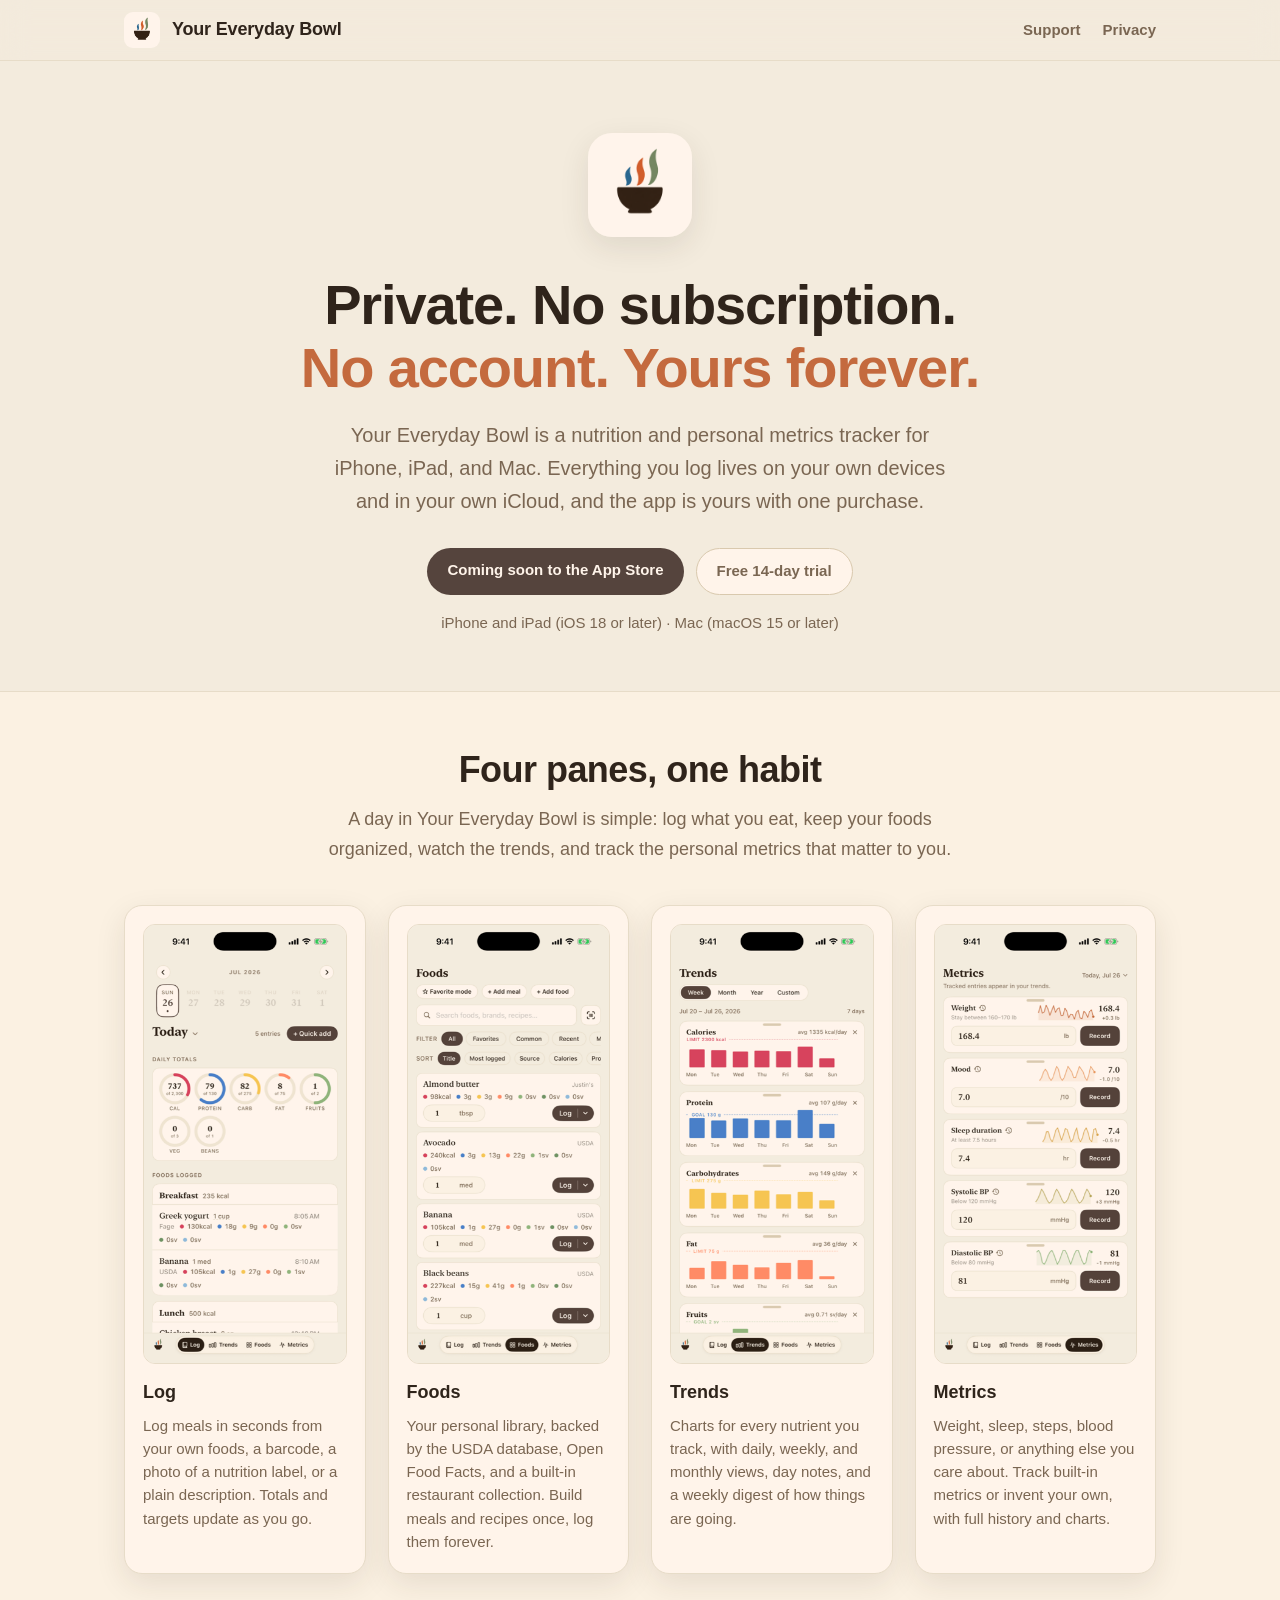
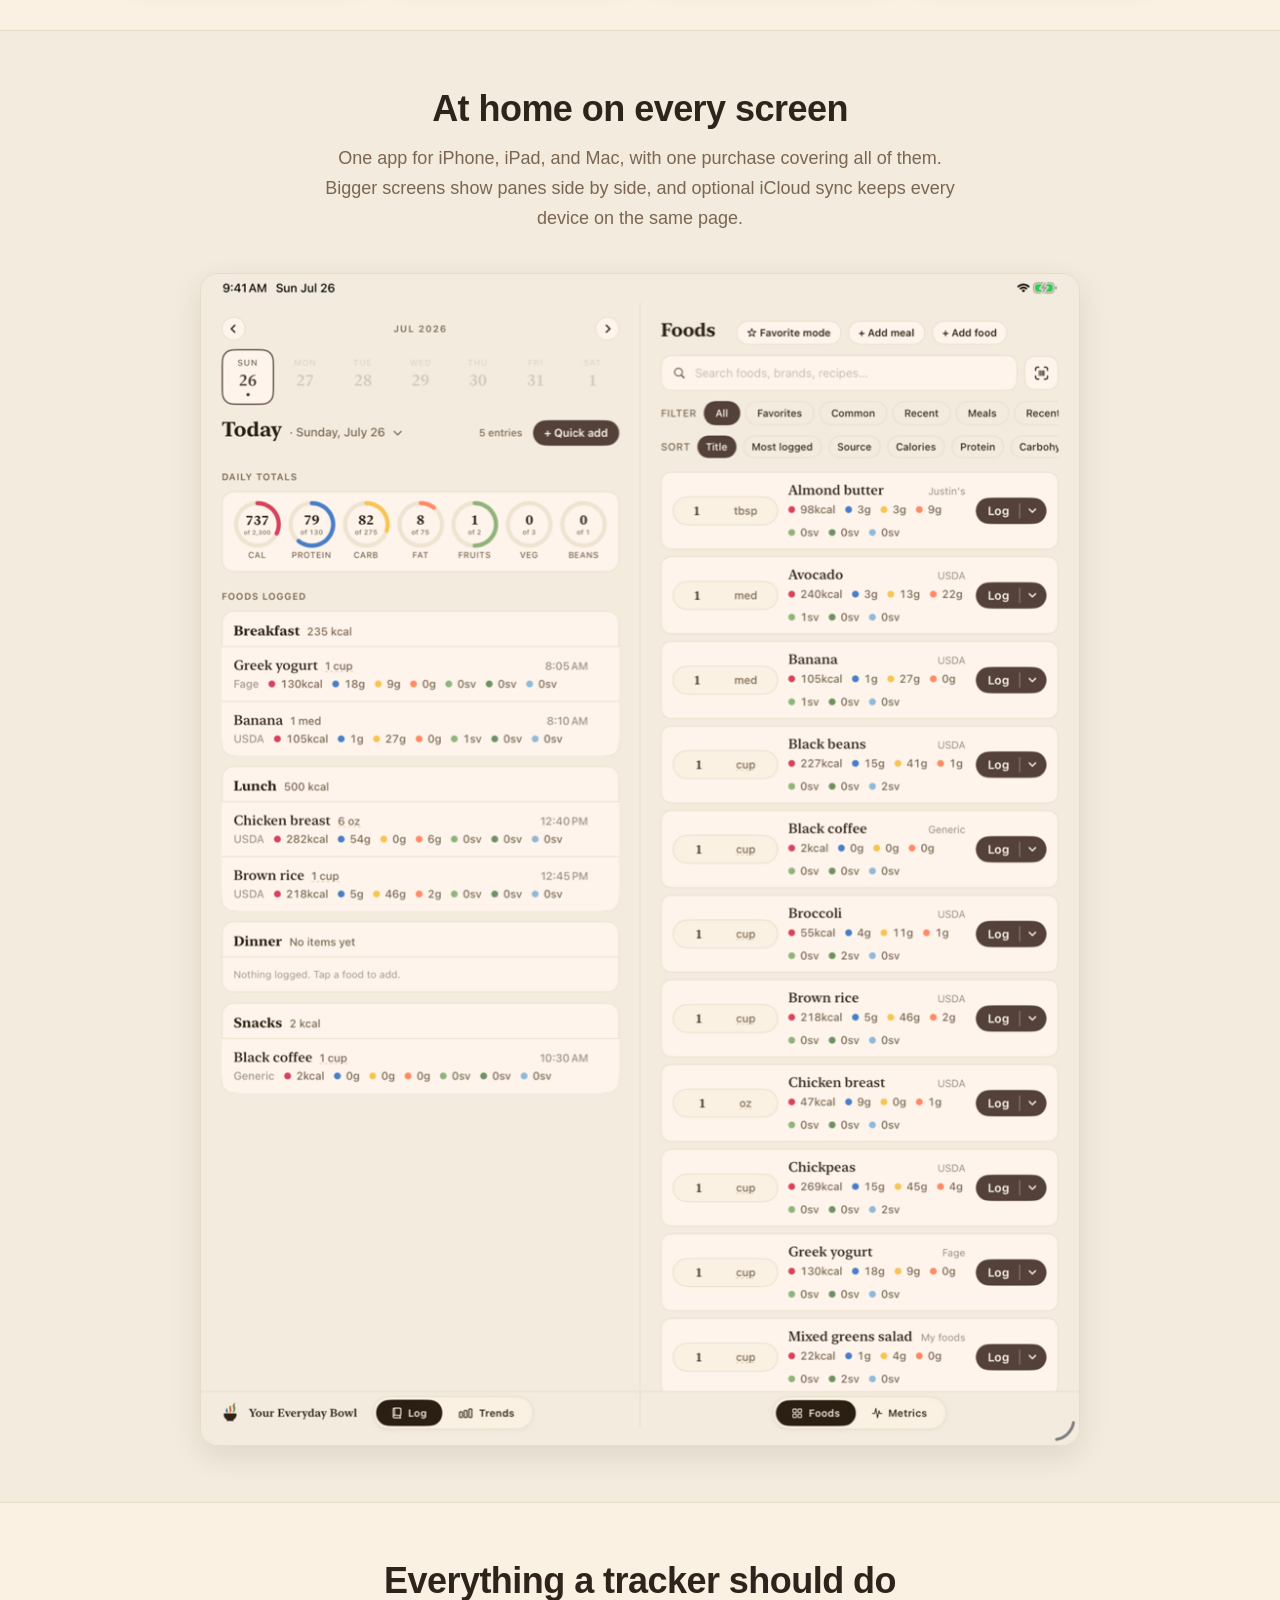
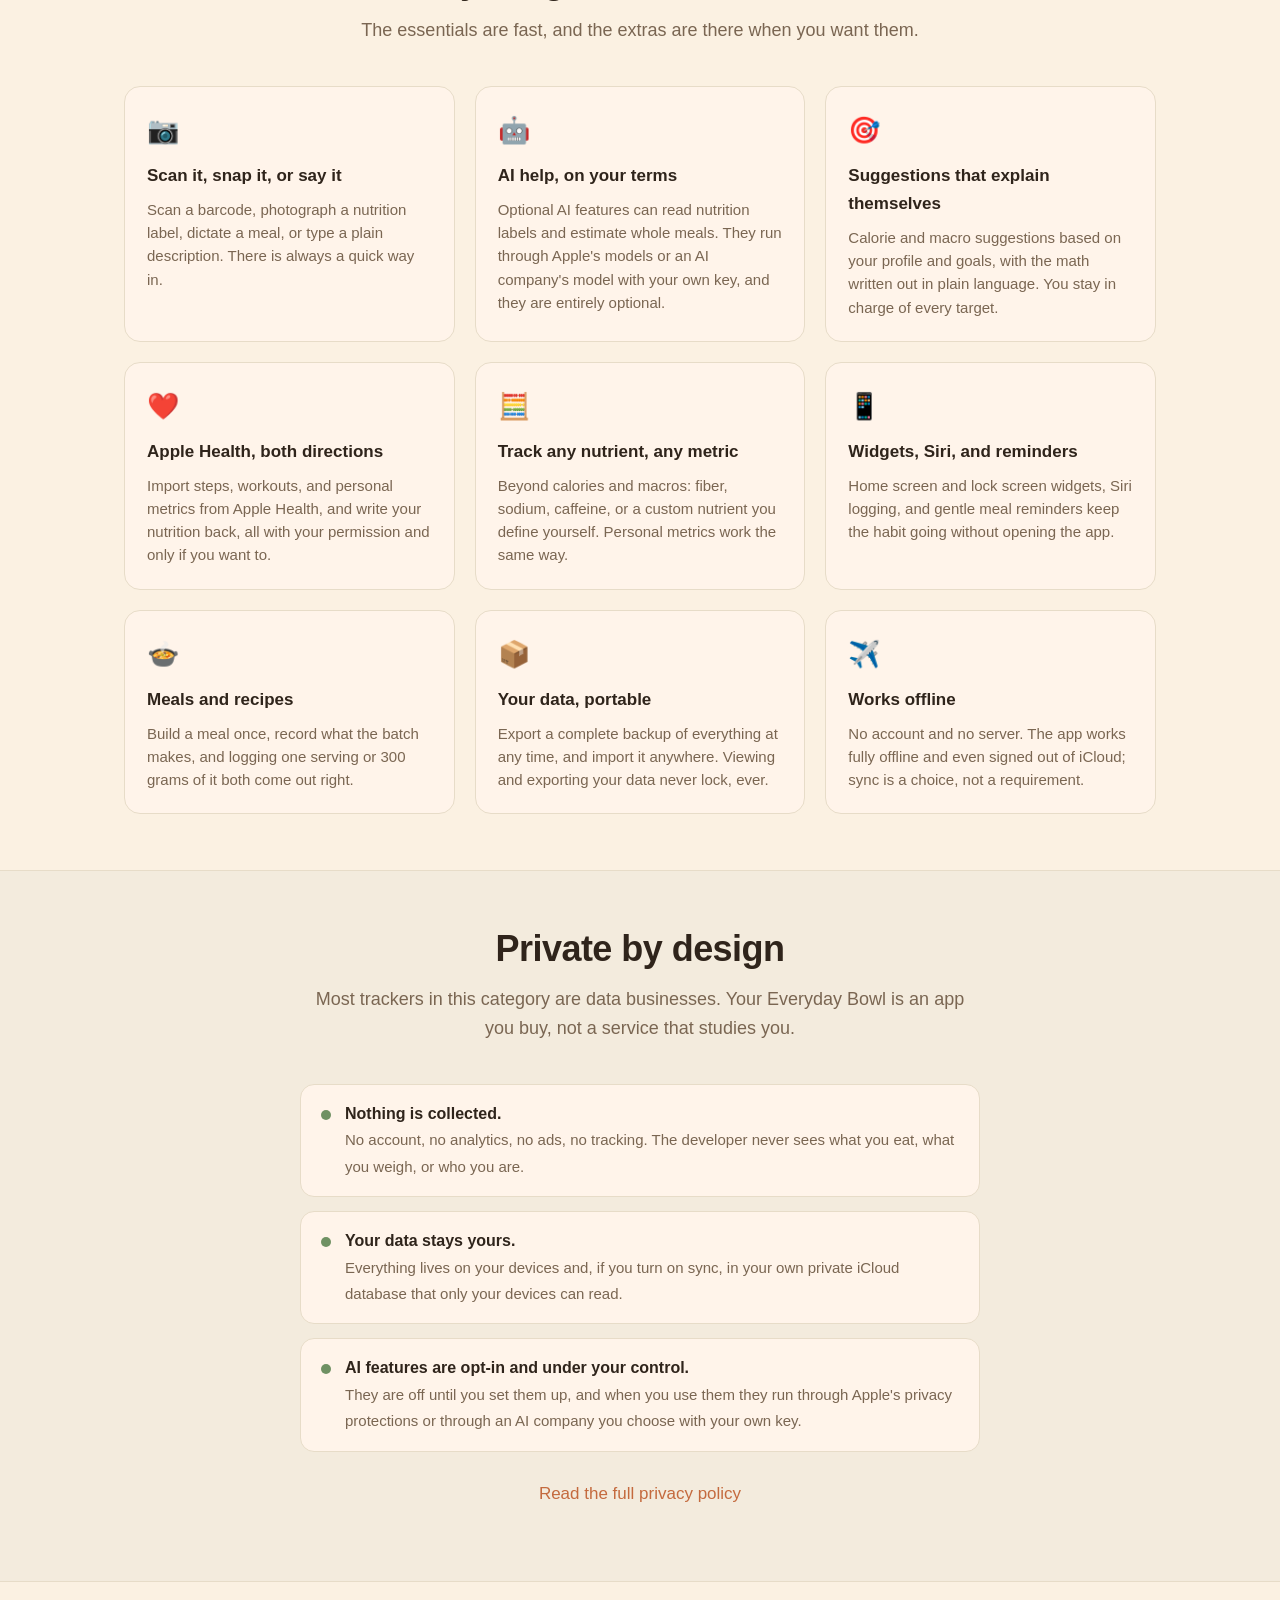
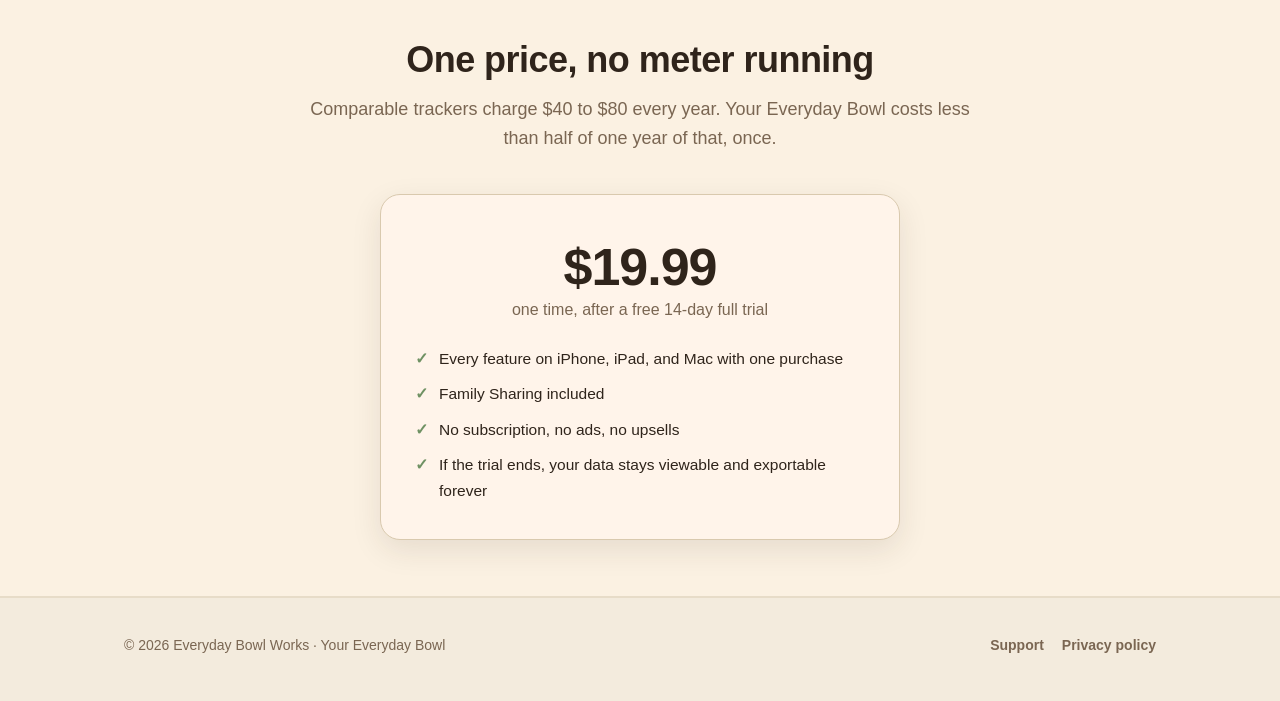
==== index.html @ e7ee7a2e "Publish the Everyday Bowl Works website Landing page, privacy policy, and support page for Your Ever" ====
<!DOCTYPE html>
<html lang="en">
<head>
  <meta charset="utf-8">
  <meta name="viewport" content="width=device-width, initial-scale=1">
  <title>Your Everyday Bowl</title>
  <meta name="description" content="Your Everyday Bowl is a private nutrition and personal metrics tracker for iPhone, iPad, and Mac. No subscription, no account, and your data never leaves your own devices.">
  <link rel="icon" type="image/png" href="assets/icon.png">
  <link rel="apple-touch-icon" href="assets/icon.png">
  <link rel="stylesheet" href="style.css">
</head>
<body>

<header class="site">
  <div class="wrap">
    <img class="mark" src="assets/icon.png" alt="">
    <span class="name">Your Everyday Bowl</span>
    <nav>
      <a href="support.html">Support</a>
      <a href="privacy.html">Privacy</a>
    </nav>
  </div>
</header>

<section class="hero">
  <div class="wrap">
    <img class="icon" src="assets/icon.png" alt="The Your Everyday Bowl app icon">
    <h1>
      <span class="line">Private. No subscription.</span>
      <span class="line"><span class="warm">No account. Yours forever.</span></span>
    </h1>
    <p class="sub">Your Everyday Bowl is a nutrition and personal metrics tracker
      for iPhone, iPad, and Mac. Everything you log lives on your own devices
      and in your own iCloud, and the app is yours with one purchase.</p>
    <div class="badge-row">
      <span class="badge solid">Coming soon to the App Store</span>
      <span class="badge outline">Free 14-day trial</span>
    </div>
    <p class="platforms">iPhone and iPad (iOS 18 or later) · Mac (macOS 15 or later)</p>
  </div>
</section>

<section class="alt">
  <div class="wrap">
    <h2>Four panes, one habit</h2>
    <p class="lede">A day in Your Everyday Bowl is simple: log what you eat,
      keep your foods organized, watch the trends, and track the personal
      metrics that matter to you.</p>
    <div class="panes">
      <div class="pane">
        <img src="assets/log-pane.png" alt="The Log pane showing a day of meals with calorie and macro totals">
        <h3>Log</h3>
        <p>Log meals in seconds from your own foods, a barcode, a photo of a
          nutrition label, or a plain description. Totals and targets update
          as you go.</p>
      </div>
      <div class="pane">
        <img src="assets/foods-pane.png" alt="The Foods pane showing a searchable food library">
        <h3>Foods</h3>
        <p>Your personal library, backed by the USDA database, Open Food
          Facts, and a built-in restaurant collection. Build meals and
          recipes once, log them forever.</p>
      </div>
      <div class="pane">
        <img src="assets/trends-pane.png" alt="The Trends pane showing nutrition charts over time">
        <h3>Trends</h3>
        <p>Charts for every nutrient you track, with daily, weekly, and
          monthly views, day notes, and a weekly digest of how things are
          going.</p>
      </div>
      <div class="pane">
        <img src="assets/metrics-pane.png" alt="The Metrics pane showing personal metrics like weight over time">
        <h3>Metrics</h3>
        <p>Weight, sleep, steps, blood pressure, or anything else you care
          about. Track built-in metrics or invent your own, with full
          history and charts.</p>
      </div>
    </div>
  </div>
</section>

<section>
  <div class="wrap">
    <h2>At home on every screen</h2>
    <p class="lede">One app for iPhone, iPad, and Mac, with one purchase
      covering all of them. Bigger screens show panes side by side, and
      optional iCloud sync keeps every device on the same page.</p>
    <img class="wide-shot" src="assets/ipad-dual-pane.png"
      alt="Your Everyday Bowl on iPad showing the Log and Trends panes side by side">
  </div>
</section>

<section class="alt">
  <div class="wrap">
    <h2>Everything a tracker should do</h2>
    <p class="lede">The essentials are fast, and the extras are there when
      you want them.</p>
    <div class="features">
      <div class="feature">
        <span class="emoji">📷</span>
        <h3>Scan it, snap it, or say it</h3>
        <p>Scan a barcode, photograph a nutrition label, dictate a meal, or
          type a plain description. There is always a quick way in.</p>
      </div>
      <div class="feature">
        <span class="emoji">🤖</span>
        <h3>AI help, on your terms</h3>
        <p>Optional AI features can read nutrition labels and estimate whole
          meals. They run through Apple's models or an AI company's model
          with your own key, and they are entirely optional.</p>
      </div>
      <div class="feature">
        <span class="emoji">🎯</span>
        <h3>Suggestions that explain themselves</h3>
        <p>Calorie and macro suggestions based on your profile and goals,
          with the math written out in plain language. You stay in charge
          of every target.</p>
      </div>
      <div class="feature">
        <span class="emoji">❤️</span>
        <h3>Apple Health, both directions</h3>
        <p>Import steps, workouts, and personal metrics from Apple Health,
          and write your nutrition back, all with your permission and only
          if you want to.</p>
      </div>
      <div class="feature">
        <span class="emoji">🧮</span>
        <h3>Track any nutrient, any metric</h3>
        <p>Beyond calories and macros: fiber, sodium, caffeine, or a custom
          nutrient you define yourself. Personal metrics work the same way.</p>
      </div>
      <div class="feature">
        <span class="emoji">📱</span>
        <h3>Widgets, Siri, and reminders</h3>
        <p>Home screen and lock screen widgets, Siri logging, and gentle
          meal reminders keep the habit going without opening the app.</p>
      </div>
      <div class="feature">
        <span class="emoji">🍲</span>
        <h3>Meals and recipes</h3>
        <p>Build a meal once, record what the batch makes, and logging one
          serving or 300 grams of it both come out right.</p>
      </div>
      <div class="feature">
        <span class="emoji">📦</span>
        <h3>Your data, portable</h3>
        <p>Export a complete backup of everything at any time, and import it
          anywhere. Viewing and exporting your data never lock, ever.</p>
      </div>
      <div class="feature">
        <span class="emoji">✈️</span>
        <h3>Works offline</h3>
        <p>No account and no server. The app works fully offline and even
          signed out of iCloud; sync is a choice, not a requirement.</p>
      </div>
    </div>
  </div>
</section>

<section>
  <div class="wrap">
    <h2>Private by design</h2>
    <p class="lede">Most trackers in this category are data businesses.
      Your Everyday Bowl is an app you buy, not a service that studies you.</p>
    <div class="privacy-points">
      <div class="point"><span class="dot"></span>
        <p><strong>Nothing is collected.</strong>
        <span>No account, no analytics, no ads, no tracking. The developer
          never sees what you eat, what you weigh, or who you are.</span></p>
      </div>
      <div class="point"><span class="dot"></span>
        <p><strong>Your data stays yours.</strong>
        <span>Everything lives on your devices and, if you turn on sync, in
          your own private iCloud database that only your devices can
          read.</span></p>
      </div>
      <div class="point"><span class="dot"></span>
        <p><strong>AI features are opt-in and under your control.</strong>
        <span>They are off until you set them up, and when you use them they
          run through Apple's privacy protections or through an AI company
          you choose with your own key.</span></p>
      </div>
    </div>
    <p class="center-link"><a href="privacy.html">Read the full privacy policy</a></p>
  </div>
</section>

<section class="alt">
  <div class="wrap">
    <h2>One price, no meter running</h2>
    <p class="lede">Comparable trackers charge $40 to $80 every year.
      Your Everyday Bowl costs less than half of one year of that, once.</p>
    <div class="price-card">
      <div class="amount">$19.99</div>
      <div class="once">one time, after a free 14-day full trial</div>
      <ul>
        <li>Every feature on iPhone, iPad, and Mac with one purchase</li>
        <li>Family Sharing included</li>
        <li>No subscription, no ads, no upsells</li>
        <li>If the trial ends, your data stays viewable and exportable forever</li>
      </ul>
    </div>
  </div>
</section>

<footer class="site">
  <div class="wrap">
    <span>© 2026 Everyday Bowl Works · Your Everyday Bowl</span>
    <nav>
      <a href="support.html">Support</a>
      <a href="privacy.html">Privacy policy</a>
    </nav>
  </div>
</footer>

</body>
</html>
---- style.css ----
/* Your Everyday Bowl — site styles.
   Palette mirrors YourEverydayBowl/Theme/Theme.swift (warm light / warm dark). */

:root {
  --bg: #F3EBDD;
  --surface: #FFF4EA;
  --surface2: #FBF1E2;
  --fg: #2F241B;
  --fg2: #7A6652;
  --border: #E7DCC8;
  --border-strong: #D9C9AE;
  --accent: #55443D;
  --on-accent: #FFF4EA;
  --apricot: #E89A63;
  --sage: #6F9163;
  --terracotta: #C46A3E;
  --shadow: 0 10px 30px rgba(47, 36, 27, 0.10);
}

@media (prefers-color-scheme: dark) {
  :root {
    --bg: #1E1712;
    --surface: #2A211A;
    --surface2: #251C15;
    --fg: #F1E7D8;
    --fg2: #B39D86;
    --border: #3B2F24;
    --border-strong: #4E3E2F;
    --accent: #C9AE97;
    --on-accent: #1E1712;
    --shadow: 0 10px 30px rgba(0, 0, 0, 0.45);
  }
}

* { box-sizing: border-box; }

html { scroll-behavior: smooth; }

body {
  margin: 0;
  background: var(--bg);
  color: var(--fg);
  font-family: -apple-system, BlinkMacSystemFont, "Segoe UI", Roboto,
    "Helvetica Neue", Arial, sans-serif;
  font-size: 17px;
  line-height: 1.65;
  -webkit-font-smoothing: antialiased;
}

a { color: var(--terracotta); text-decoration: none; }
a:hover { text-decoration: underline; }

.wrap {
  max-width: 1080px;
  margin: 0 auto;
  padding: 0 24px;
}

/* ---------- Header ---------- */

header.site {
  position: sticky;
  top: 0;
  z-index: 10;
  background: color-mix(in srgb, var(--bg) 86%, transparent);
  backdrop-filter: blur(14px);
  -webkit-backdrop-filter: blur(14px);
  border-bottom: 1px solid var(--border);
}

header.site .wrap {
  display: flex;
  align-items: center;
  gap: 12px;
  padding-top: 12px;
  padding-bottom: 12px;
}

header.site img.mark {
  width: 36px;
  height: 36px;
  border-radius: 9px;
}

header.site .name {
  font-weight: 700;
  font-size: 18px;
  color: var(--fg);
  letter-spacing: -0.01em;
}

header.site nav {
  margin-left: auto;
  display: flex;
  gap: 22px;
}

header.site nav a {
  color: var(--fg2);
  font-weight: 600;
  font-size: 15px;
}

header.site nav a:hover { color: var(--fg); text-decoration: none; }

/* ---------- Hero ---------- */

.hero {
  padding: 72px 0 40px;
  text-align: center;
}

.hero img.icon {
  width: 104px;
  height: 104px;
  border-radius: 24px;
  box-shadow: var(--shadow);
  margin-bottom: 28px;
}

.hero h1 {
  font-size: clamp(34px, 6vw, 56px);
  line-height: 1.12;
  letter-spacing: -0.02em;
  margin: 0 0 20px;
  font-weight: 800;
}

.hero h1 .line { display: block; }
.hero h1 .warm { color: var(--terracotta); }

.hero p.sub {
  max-width: 640px;
  margin: 0 auto 30px;
  font-size: 20px;
  color: var(--fg2);
}

.badge-row {
  display: flex;
  justify-content: center;
  gap: 12px;
  flex-wrap: wrap;
  margin-bottom: 10px;
}

.badge {
  display: inline-block;
  padding: 10px 20px;
  border-radius: 999px;
  font-weight: 700;
  font-size: 15px;
}

.badge.solid { background: var(--accent); color: var(--on-accent); }
.badge.outline {
  border: 1.5px solid var(--border-strong);
  color: var(--fg2);
  background: var(--surface);
}

.platforms {
  color: var(--fg2);
  font-size: 15px;
  margin-top: 16px;
}

/* ---------- Sections ---------- */

section { padding: 56px 0; }

section.alt {
  background: var(--surface2);
  border-top: 1px solid var(--border);
  border-bottom: 1px solid var(--border);
}

h2 {
  font-size: clamp(26px, 4vw, 36px);
  letter-spacing: -0.015em;
  line-height: 1.2;
  margin: 0 0 14px;
  text-align: center;
}

p.lede {
  max-width: 660px;
  margin: 0 auto 40px;
  text-align: center;
  color: var(--fg2);
  font-size: 18px;
}

/* ---------- Pane gallery ---------- */

.panes {
  display: grid;
  grid-template-columns: repeat(4, 1fr);
  gap: 22px;
}

@media (max-width: 900px) {
  .panes { grid-template-columns: repeat(2, 1fr); }
}

@media (max-width: 480px) {
  .panes { grid-template-columns: 1fr; }
}

.pane {
  background: var(--surface);
  border: 1px solid var(--border);
  border-radius: 18px;
  padding: 18px 18px 20px;
  box-shadow: var(--shadow);
}

.pane img {
  width: 100%;
  height: auto;
  border-radius: 12px;
  border: 1px solid var(--border);
  display: block;
  margin-bottom: 14px;
}

.pane h3 { margin: 0 0 6px; font-size: 18px; }
.pane p { margin: 0; color: var(--fg2); font-size: 15px; line-height: 1.55; }

/* ---------- Wide screenshot ---------- */

.wide-shot {
  display: block;
  width: 100%;
  max-width: 880px;
  margin: 0 auto;
  border-radius: 18px;
  border: 1px solid var(--border);
  box-shadow: var(--shadow);
}

/* ---------- Feature grid ---------- */

.features {
  display: grid;
  grid-template-columns: repeat(3, 1fr);
  gap: 20px;
}

@media (max-width: 900px) { .features { grid-template-columns: repeat(2, 1fr); } }
@media (max-width: 560px) { .features { grid-template-columns: 1fr; } }

.feature {
  background: var(--surface);
  border: 1px solid var(--border);
  border-radius: 16px;
  padding: 22px;
}

.feature .emoji { font-size: 26px; display: block; margin-bottom: 10px; }
.feature h3 { margin: 0 0 8px; font-size: 17px; }
.feature p { margin: 0; color: var(--fg2); font-size: 15px; line-height: 1.55; }

/* ---------- Privacy strip ---------- */

.privacy-points {
  max-width: 680px;
  margin: 0 auto;
  display: grid;
  gap: 14px;
}

.privacy-points .point {
  display: flex;
  gap: 14px;
  align-items: flex-start;
  background: var(--surface);
  border: 1px solid var(--border);
  border-radius: 14px;
  padding: 16px 20px;
}

.privacy-points .dot {
  flex: none;
  width: 10px;
  height: 10px;
  border-radius: 50%;
  background: var(--sage);
  margin-top: 9px;
}

.privacy-points p { margin: 0; font-size: 16px; }
.privacy-points p strong { display: block; }
.privacy-points p span { color: var(--fg2); font-size: 15px; }

.center-link { text-align: center; margin-top: 28px; }

/* ---------- Pricing ---------- */

.price-card {
  max-width: 520px;
  margin: 0 auto;
  background: var(--surface);
  border: 1px solid var(--border-strong);
  border-radius: 20px;
  padding: 36px 32px;
  text-align: center;
  box-shadow: var(--shadow);
}

.price-card .amount {
  font-size: 52px;
  font-weight: 800;
  letter-spacing: -0.02em;
  line-height: 1;
  margin: 10px 0 4px;
}

.price-card .once { color: var(--fg2); font-size: 16px; margin-bottom: 22px; }

.price-card ul {
  list-style: none;
  padding: 0;
  margin: 0;
  text-align: left;
  display: grid;
  gap: 10px;
}

.price-card li {
  padding-left: 26px;
  position: relative;
  font-size: 15.5px;
  color: var(--fg);
}

.price-card li::before {
  content: "✓";
  position: absolute;
  left: 2px;
  color: var(--sage);
  font-weight: 700;
}

/* ---------- Footer ---------- */

footer.site {
  border-top: 1px solid var(--border);
  padding: 36px 0 44px;
  color: var(--fg2);
  font-size: 14px;
}

footer.site .wrap {
  display: flex;
  gap: 18px;
  flex-wrap: wrap;
  align-items: center;
}

footer.site nav { margin-left: auto; display: flex; gap: 18px; }
footer.site a { color: var(--fg2); font-weight: 600; }
footer.site a:hover { color: var(--fg); }

/* ---------- Document pages (privacy, support) ---------- */

.doc {
  max-width: 720px;
  margin: 0 auto;
  padding: 56px 0 72px;
}

.doc h1 {
  font-size: clamp(30px, 5vw, 40px);
  letter-spacing: -0.02em;
  margin: 0 0 6px;
}

.doc p.updated { color: var(--fg2); font-size: 15px; margin: 0 0 34px; }

.doc h2 {
  text-align: left;
  font-size: 23px;
  margin: 40px 0 10px;
}

.doc h3 { font-size: 18px; margin: 26px 0 8px; }

.doc p, .doc li { color: var(--fg); font-size: 16.5px; }
.doc ul { padding-left: 24px; }
.doc li { margin-bottom: 8px; }

.doc .note {
  background: var(--surface2);
  border: 1px solid var(--border);
  border-radius: 14px;
  padding: 18px 22px;
  margin: 26px 0;
}

.doc .note p { margin: 0; }

.contact-card {
  background: var(--surface);
  border: 1px solid var(--border-strong);
  border-radius: 16px;
  padding: 24px 28px;
  margin: 26px 0;
  box-shadow: var(--shadow);
}

.contact-card p { margin: 0 0 6px; }
.contact-card .email {
  font-size: clamp(16px, 4.6vw, 20px);
  font-weight: 700;
  overflow-wrap: anywhere;
}
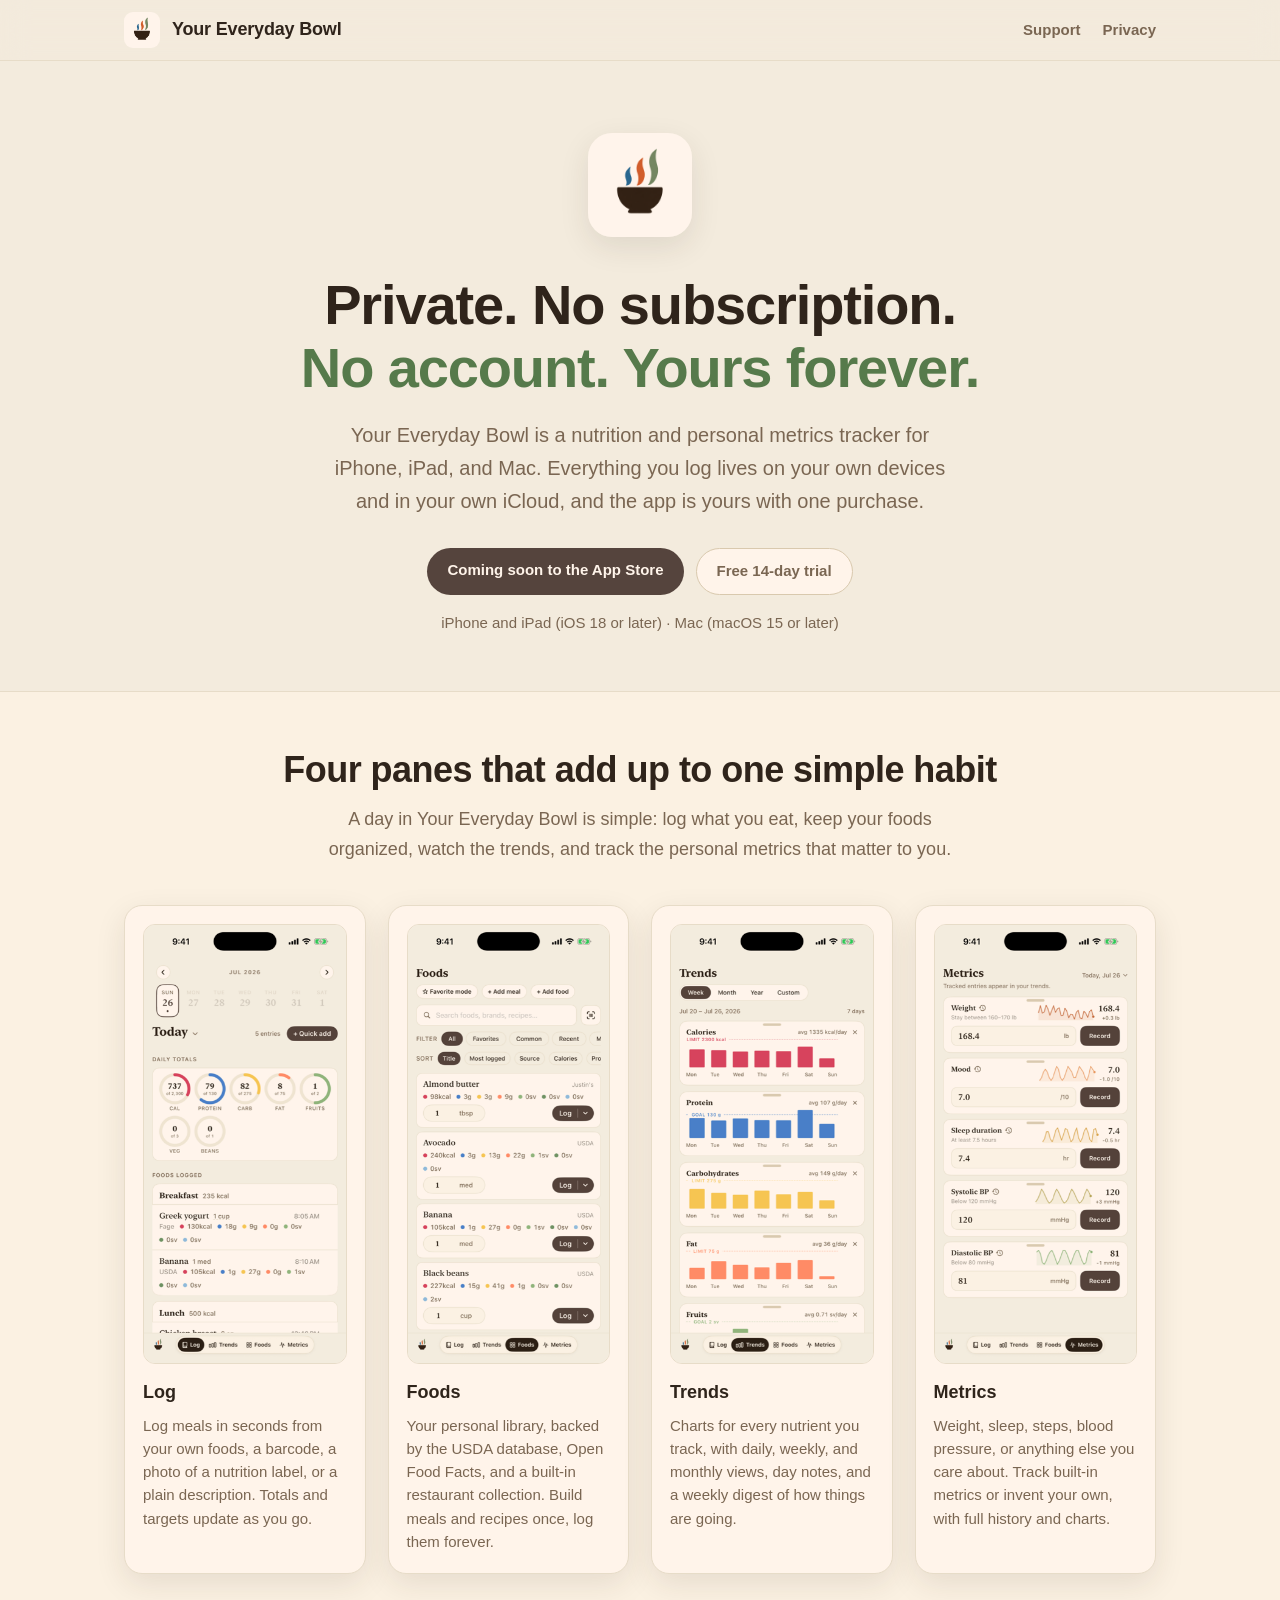
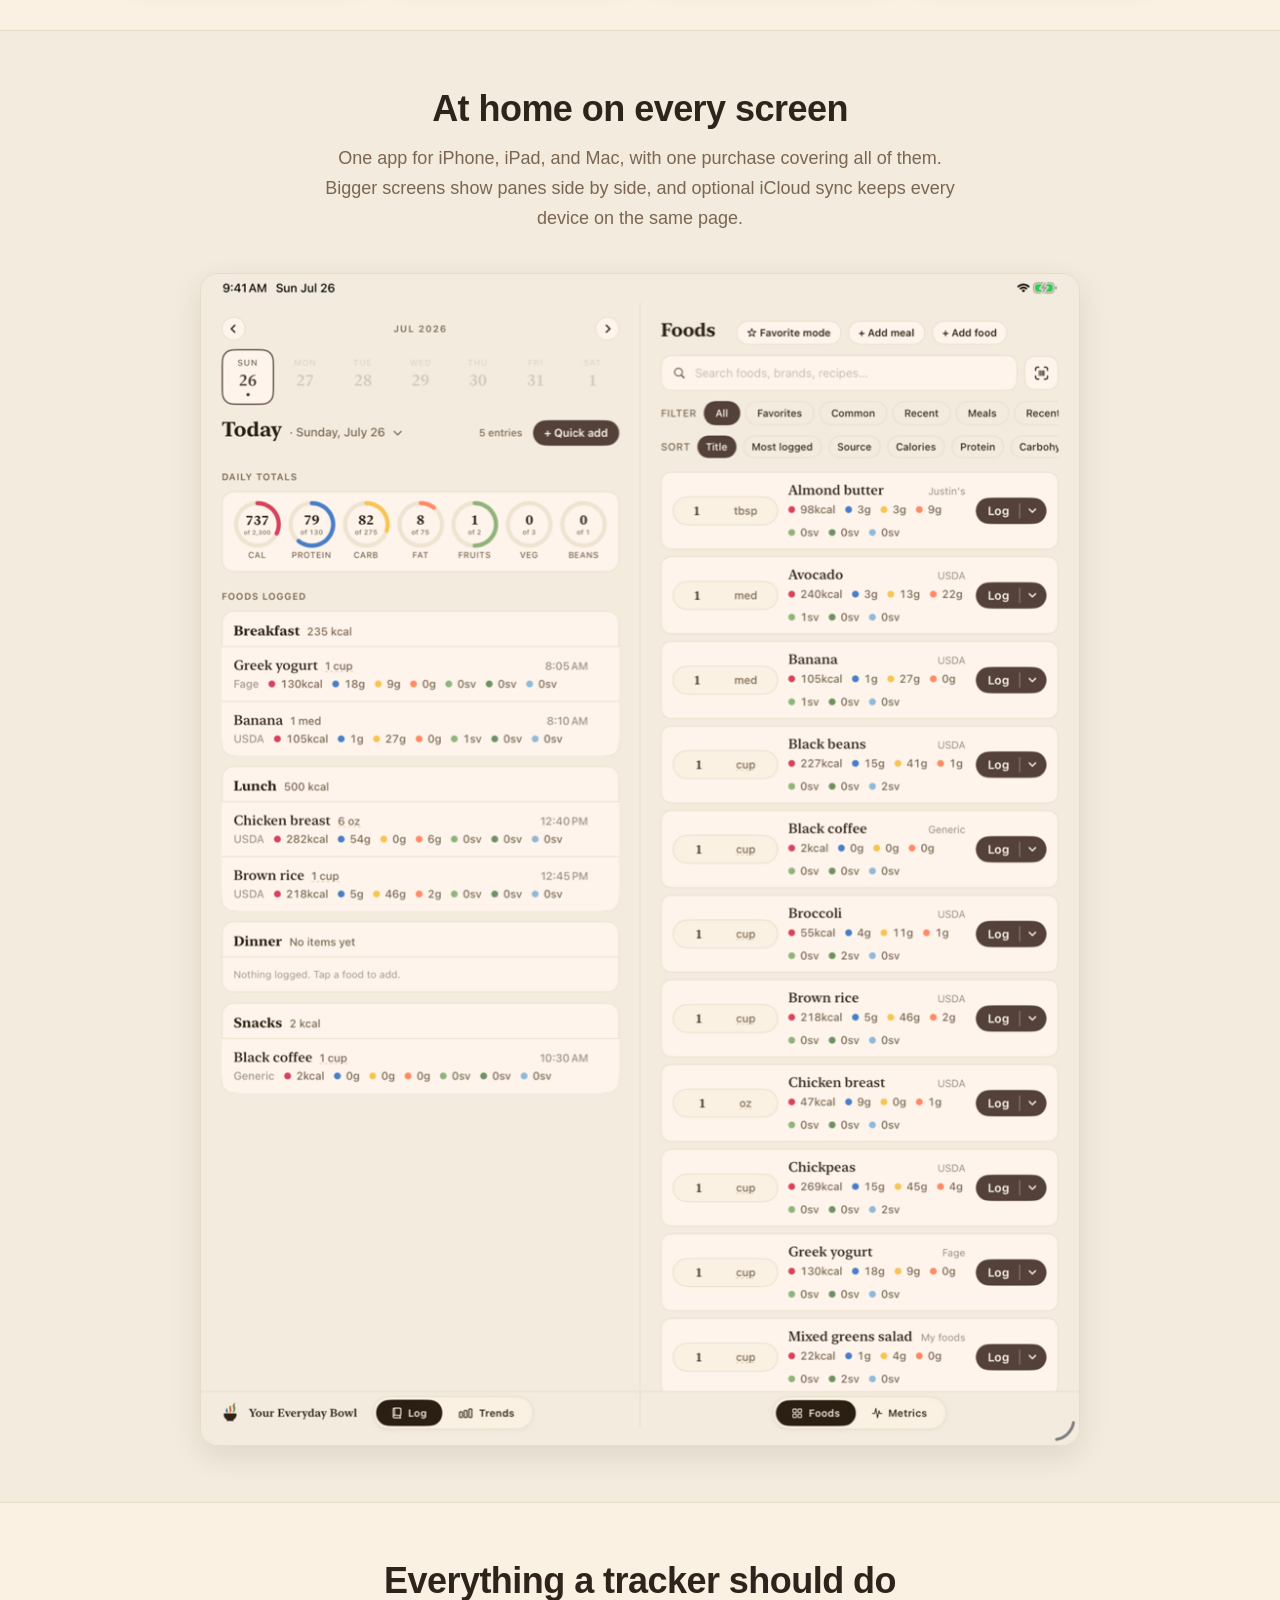
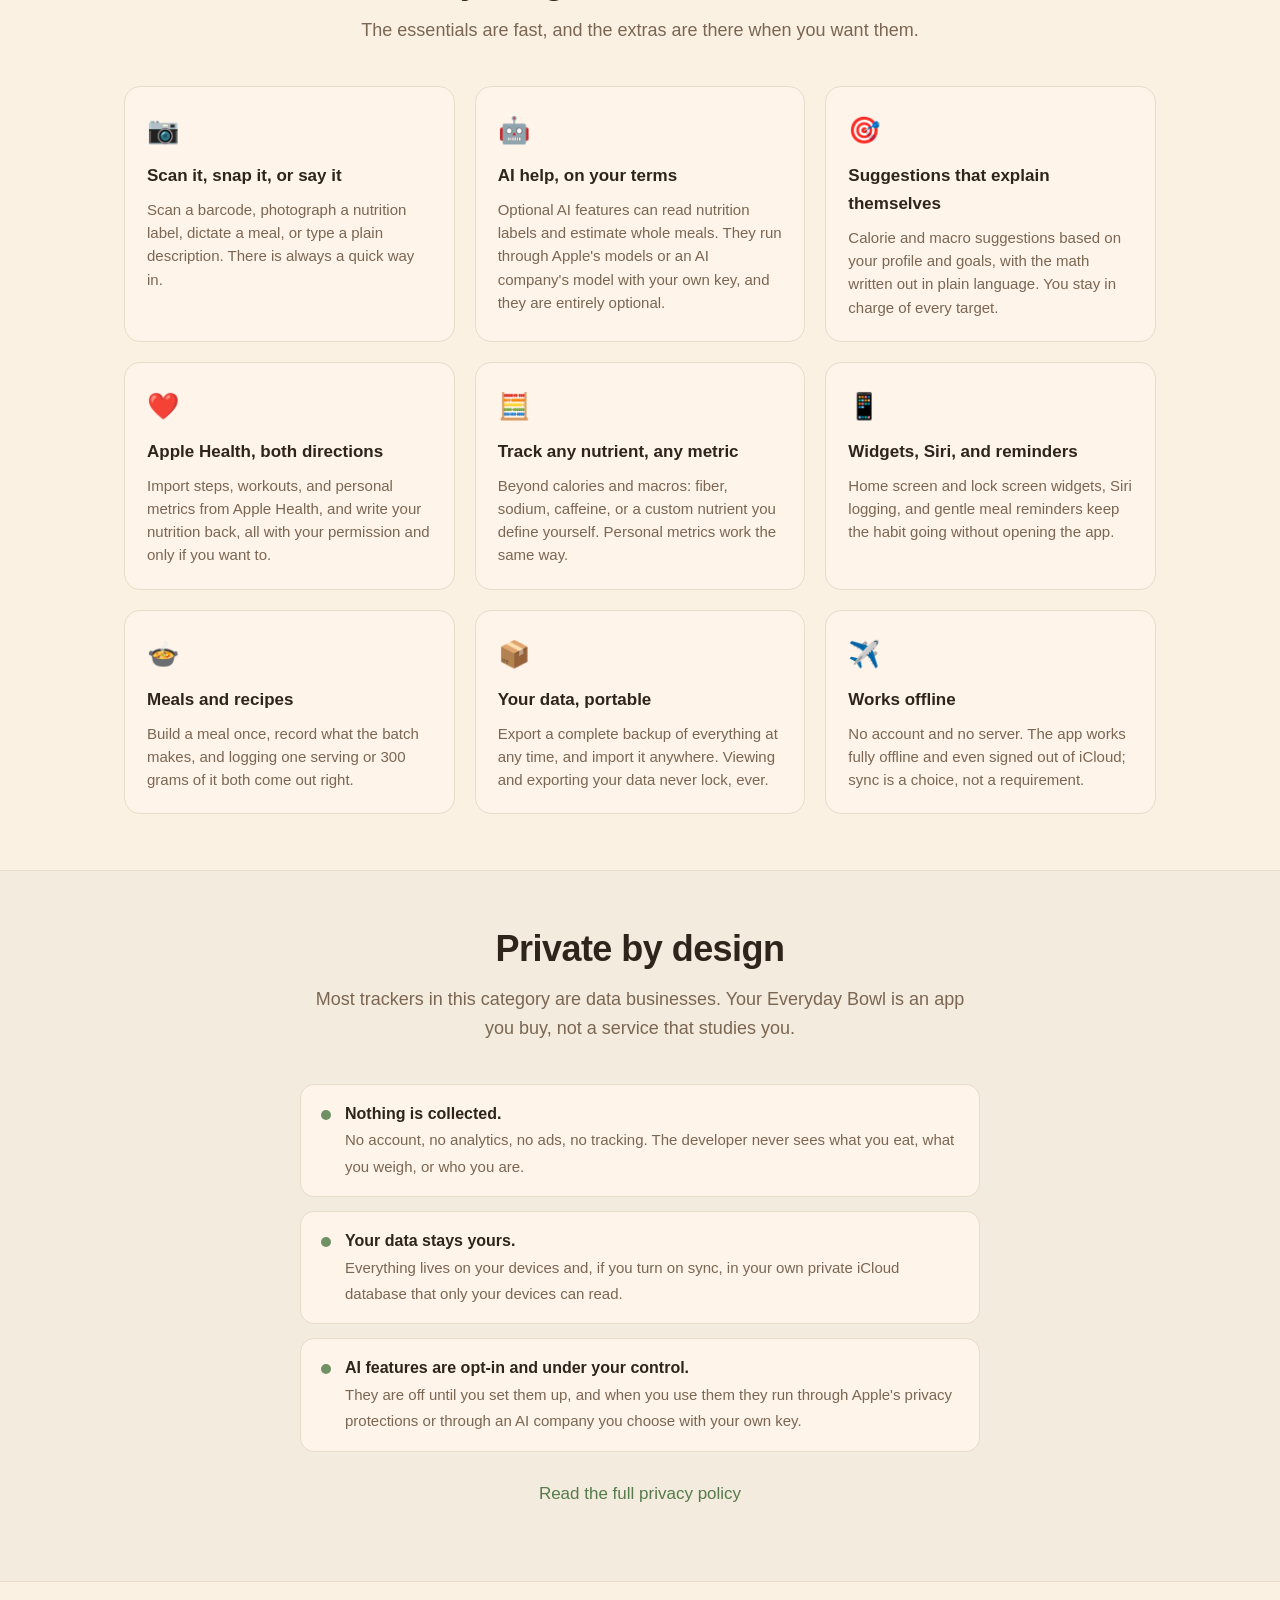
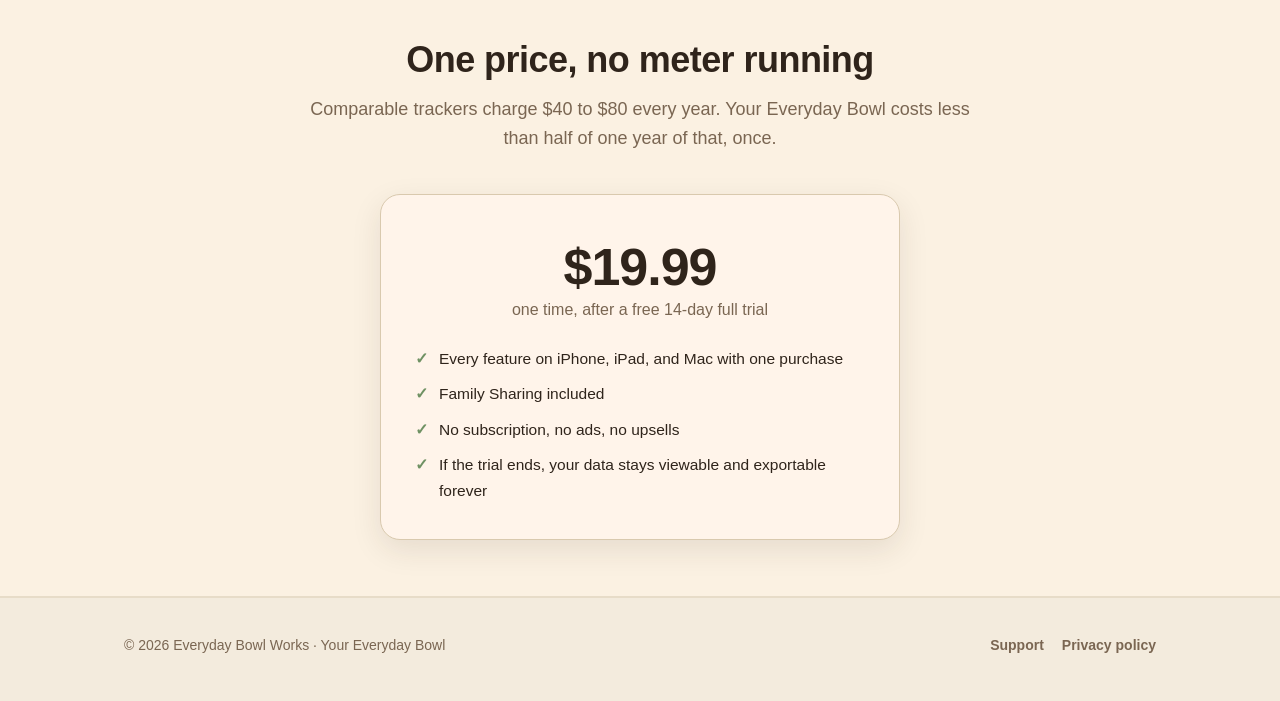
==== commit 4d49bcbd: "Deploy site update Co-Authored-By: Claude Fable 5 <noreply@anthropic.com>" ====
--- a/index.html
+++ b/index.html
@@ -42,7 +42,7 @@
 
 <section class="alt">
   <div class="wrap">
-    <h2>Four panes, one habit</h2>
+    <h2>Four panes that add up to one simple habit</h2>
     <p class="lede">A day in Your Everyday Bowl is simple: log what you eat,
       keep your foods organized, watch the trends, and track the personal
       metrics that matter to you.</p>
--- a/style.css
+++ b/style.css
@@ -11,9 +11,8 @@
   --border-strong: #D9C9AE;
   --accent: #55443D;
   --on-accent: #FFF4EA;
-  --apricot: #E89A63;
   --sage: #6F9163;
-  --terracotta: #C46A3E;
+  --green: #567A4B;
   --shadow: 0 10px 30px rgba(47, 36, 27, 0.10);
 }
 
@@ -28,6 +27,8 @@
     --border-strong: #4E3E2F;
     --accent: #C9AE97;
     --on-accent: #1E1712;
+    --sage: #8FAF83;
+    --green: #9BBD8F;
     --shadow: 0 10px 30px rgba(0, 0, 0, 0.45);
   }
 }
@@ -47,7 +48,7 @@
   -webkit-font-smoothing: antialiased;
 }
 
-a { color: var(--terracotta); text-decoration: none; }
+a { color: var(--green); text-decoration: none; }
 a:hover { text-decoration: underline; }
 
 .wrap {
@@ -127,7 +128,7 @@
 }
 
 .hero h1 .line { display: block; }
-.hero h1 .warm { color: var(--terracotta); }
+.hero h1 .warm { color: var(--green); }
 
 .hero p.sub {
   max-width: 640px;
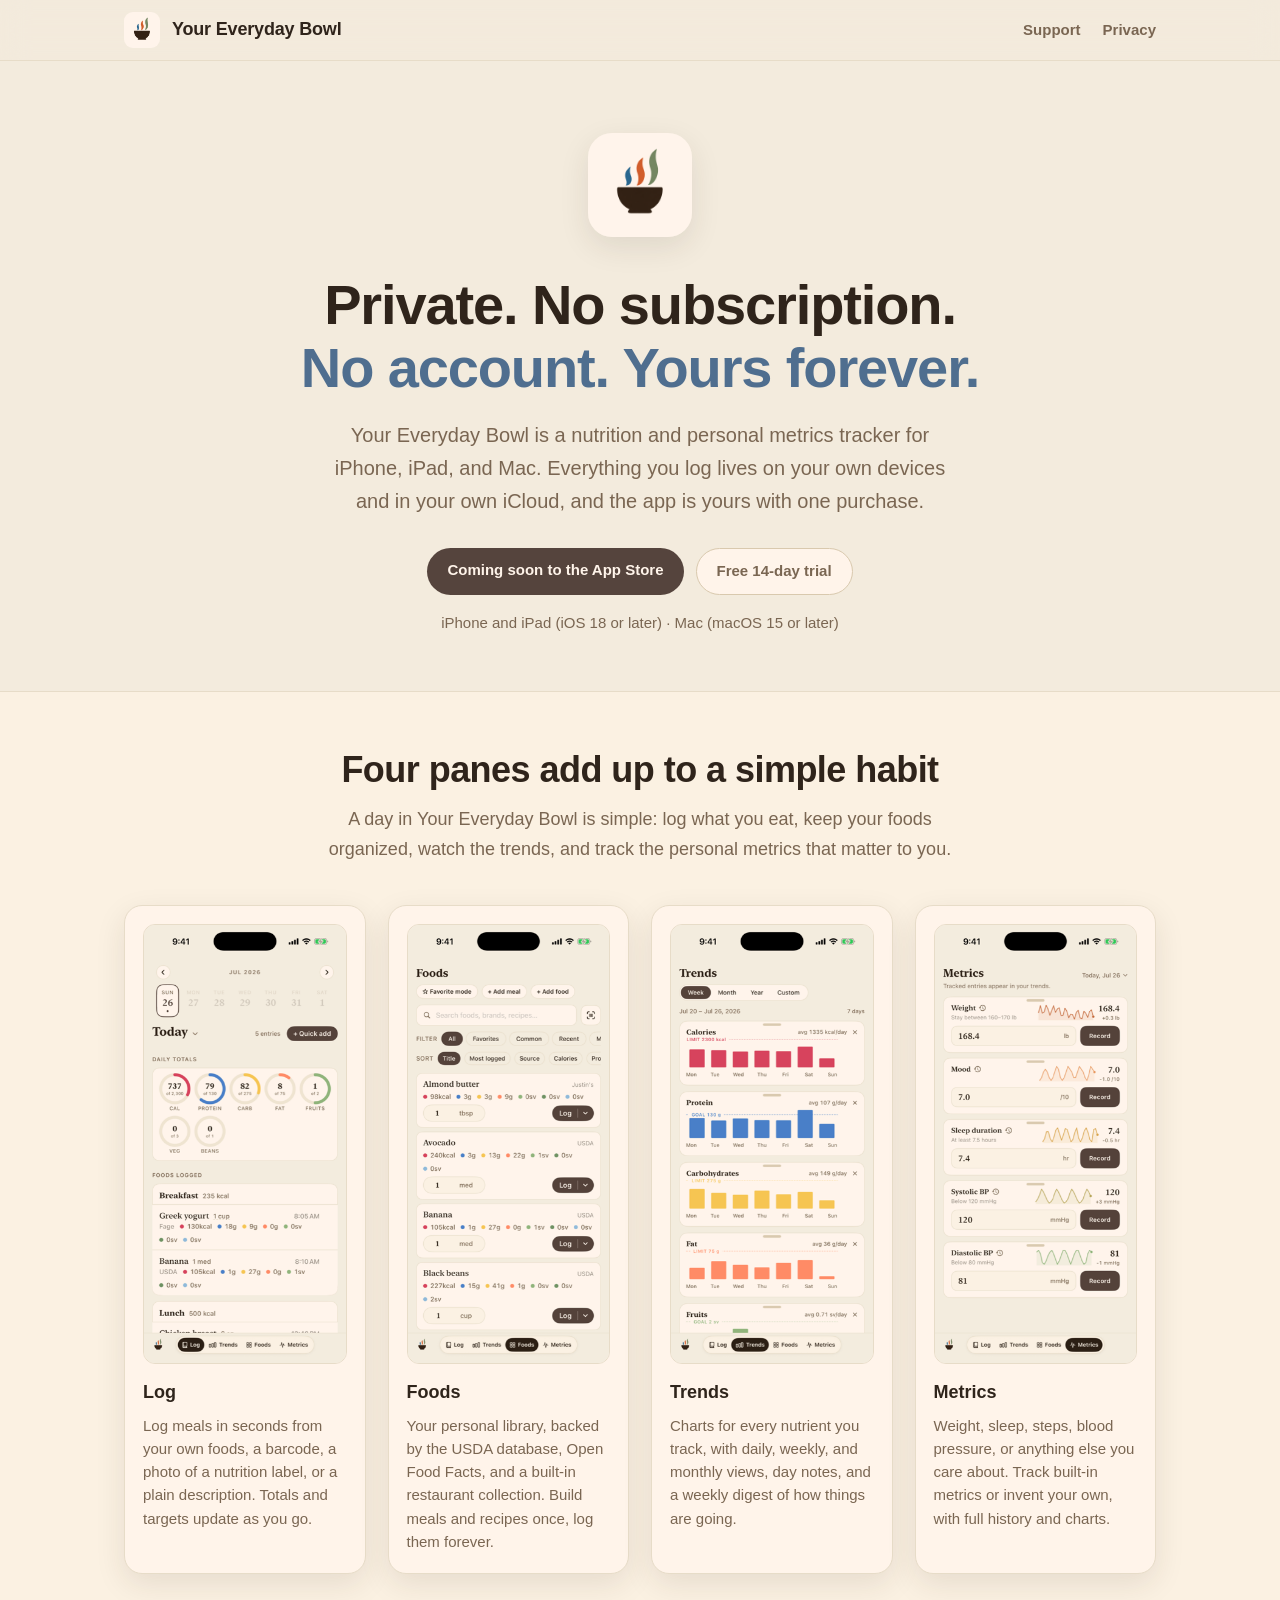
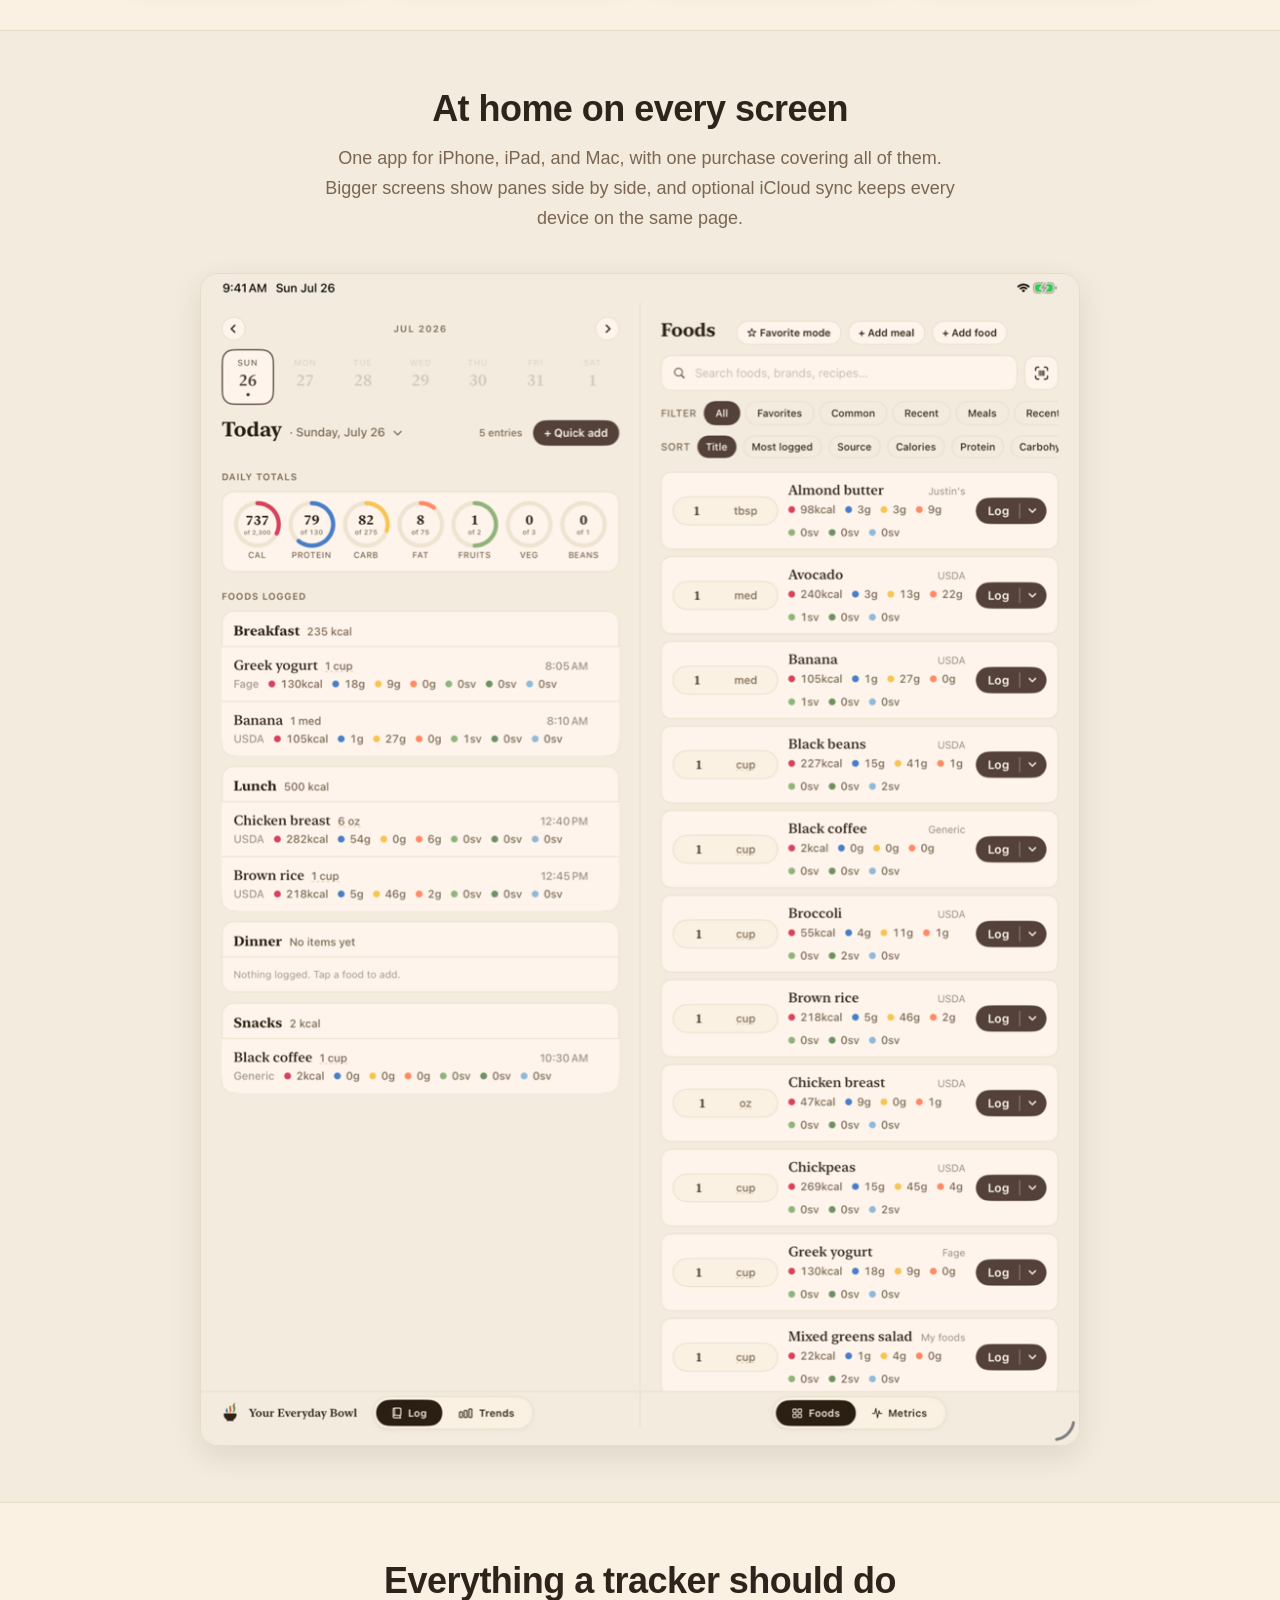
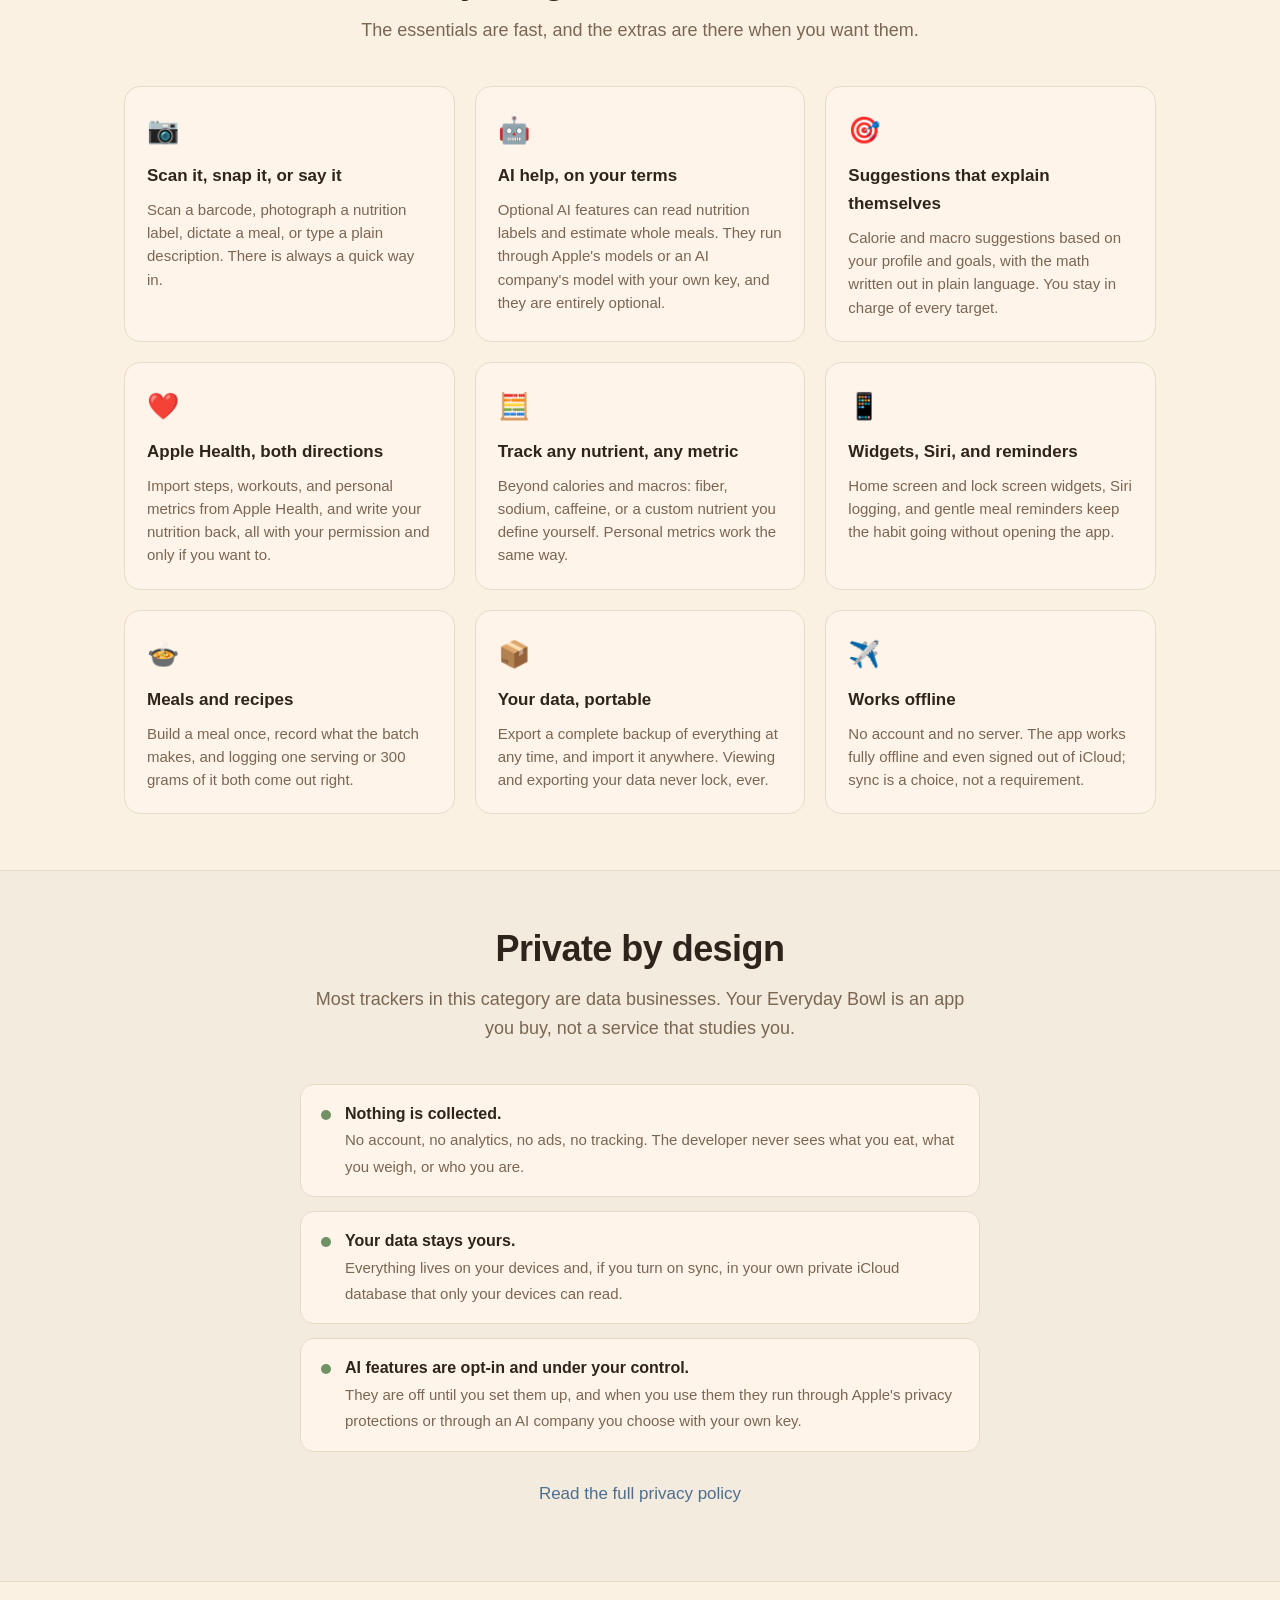
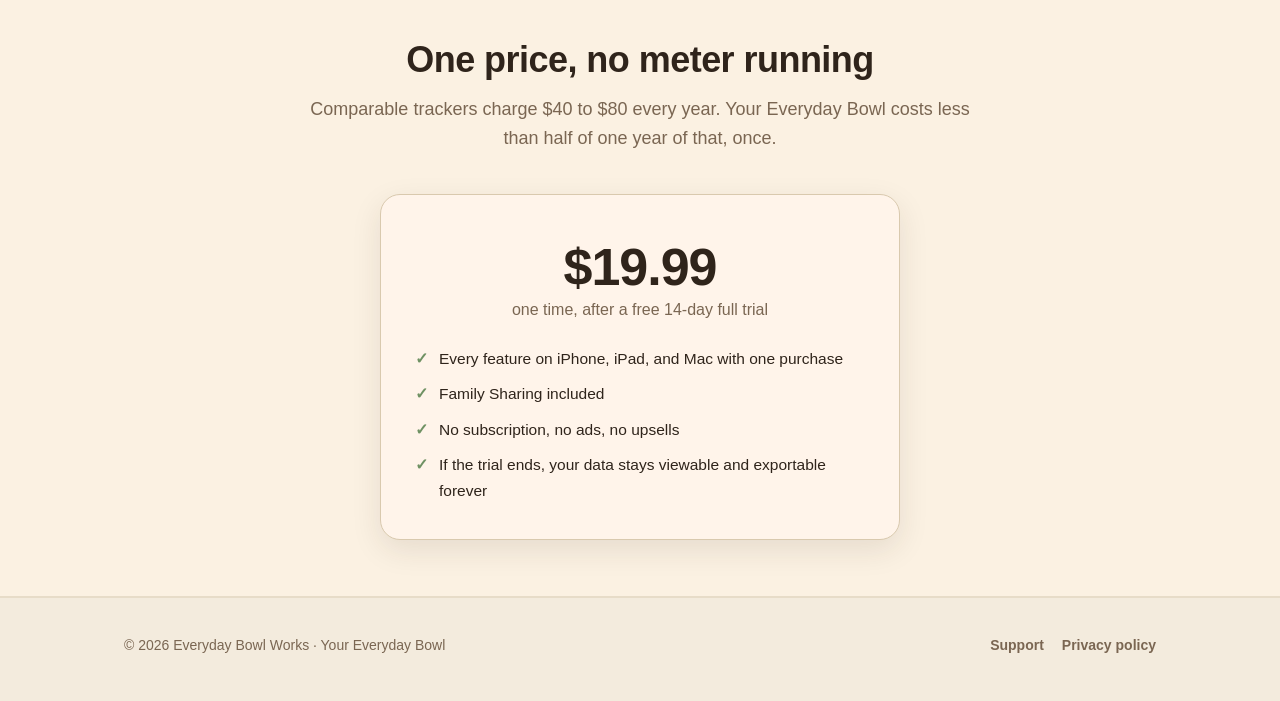
==== commit eb4ea36b: "Deploy site update Co-Authored-By: Claude Fable 5 <noreply@anthropic.com>" ====
--- a/index.html
+++ b/index.html
@@ -42,7 +42,7 @@
 
 <section class="alt">
   <div class="wrap">
-    <h2>Four panes that add up to one simple habit</h2>
+    <h2>Four panes add up to a simple habit</h2>
     <p class="lede">A day in Your Everyday Bowl is simple: log what you eat,
       keep your foods organized, watch the trends, and track the personal
       metrics that matter to you.</p>
--- a/style.css
+++ b/style.css
@@ -12,7 +12,7 @@
   --accent: #55443D;
   --on-accent: #FFF4EA;
   --sage: #6F9163;
-  --green: #567A4B;
+  --blue: #4F6E8F;
   --shadow: 0 10px 30px rgba(47, 36, 27, 0.10);
 }
 
@@ -28,7 +28,7 @@
     --accent: #C9AE97;
     --on-accent: #1E1712;
     --sage: #8FAF83;
-    --green: #9BBD8F;
+    --blue: #8FB9D9;
     --shadow: 0 10px 30px rgba(0, 0, 0, 0.45);
   }
 }
@@ -48,7 +48,7 @@
   -webkit-font-smoothing: antialiased;
 }
 
-a { color: var(--green); text-decoration: none; }
+a { color: var(--blue); text-decoration: none; }
 a:hover { text-decoration: underline; }
 
 .wrap {
@@ -128,7 +128,7 @@
 }
 
 .hero h1 .line { display: block; }
-.hero h1 .warm { color: var(--green); }
+.hero h1 .warm { color: var(--blue); }
 
 .hero p.sub {
   max-width: 640px;
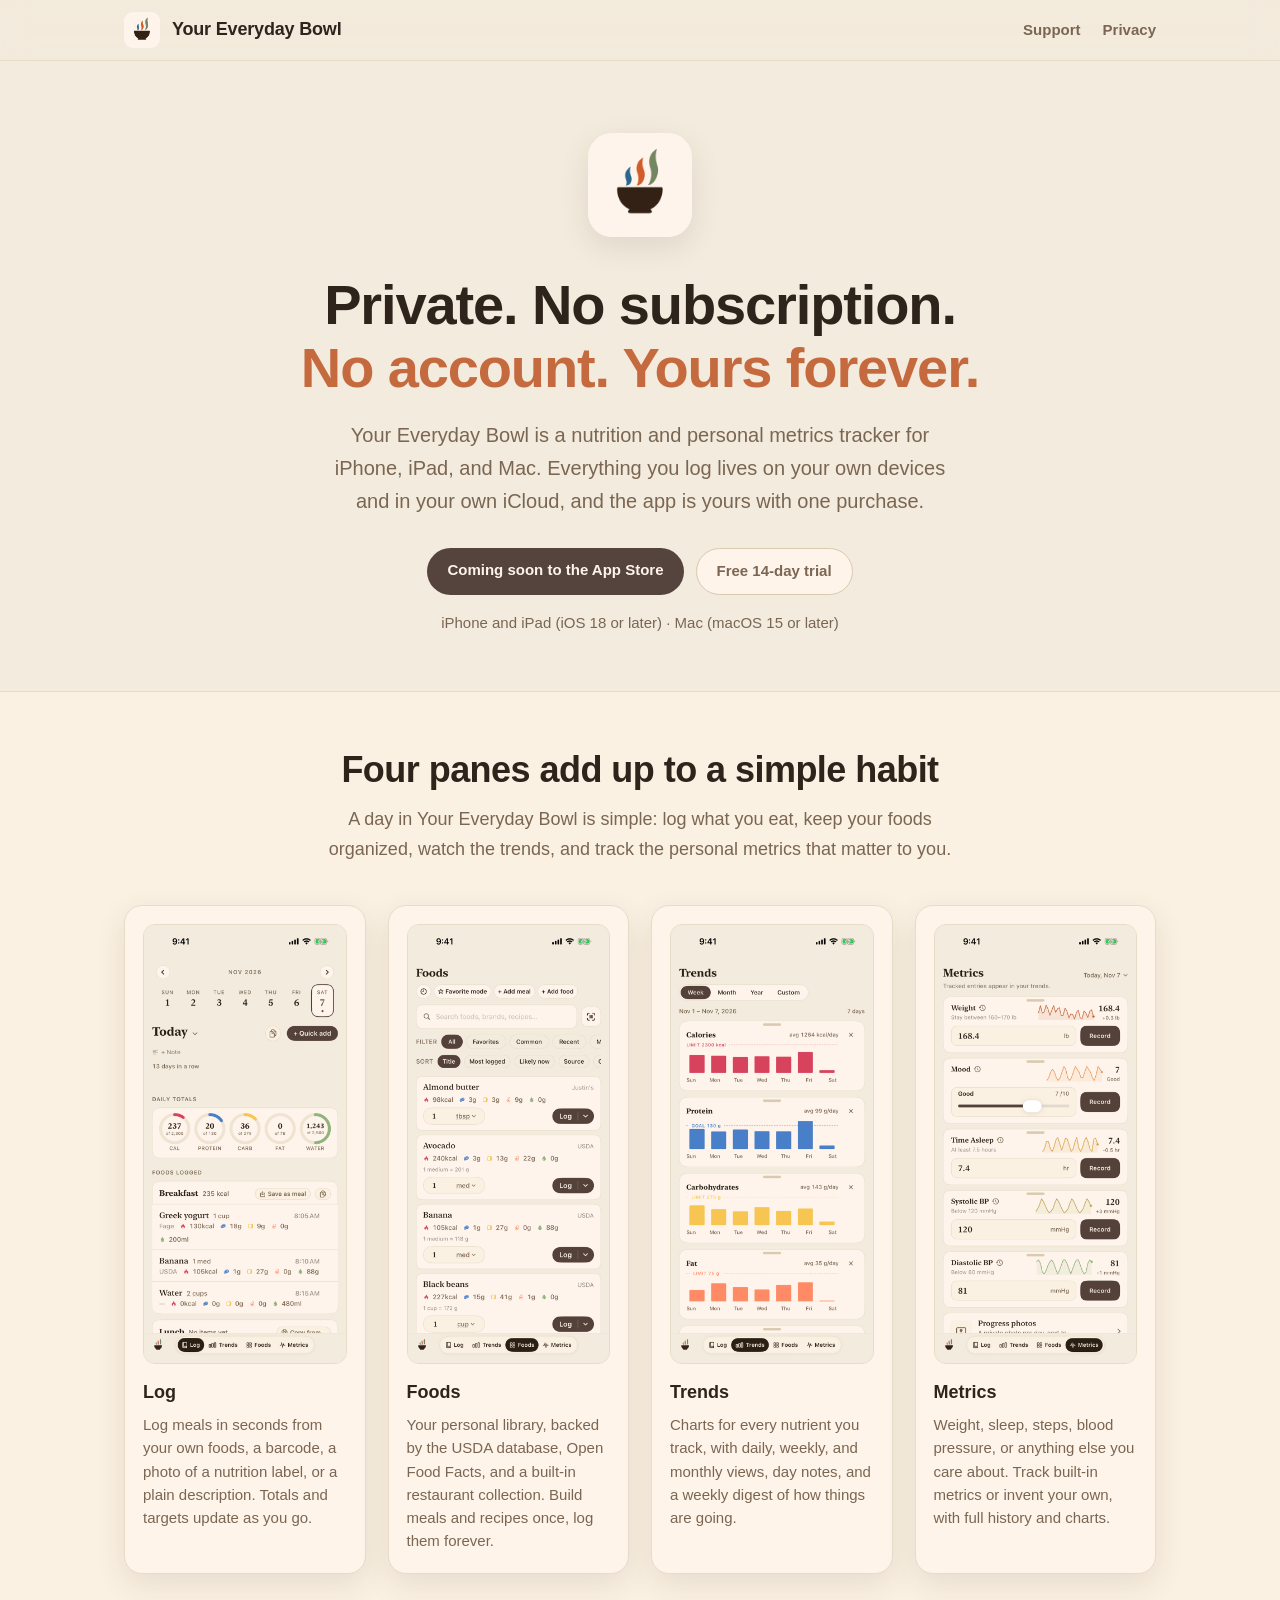
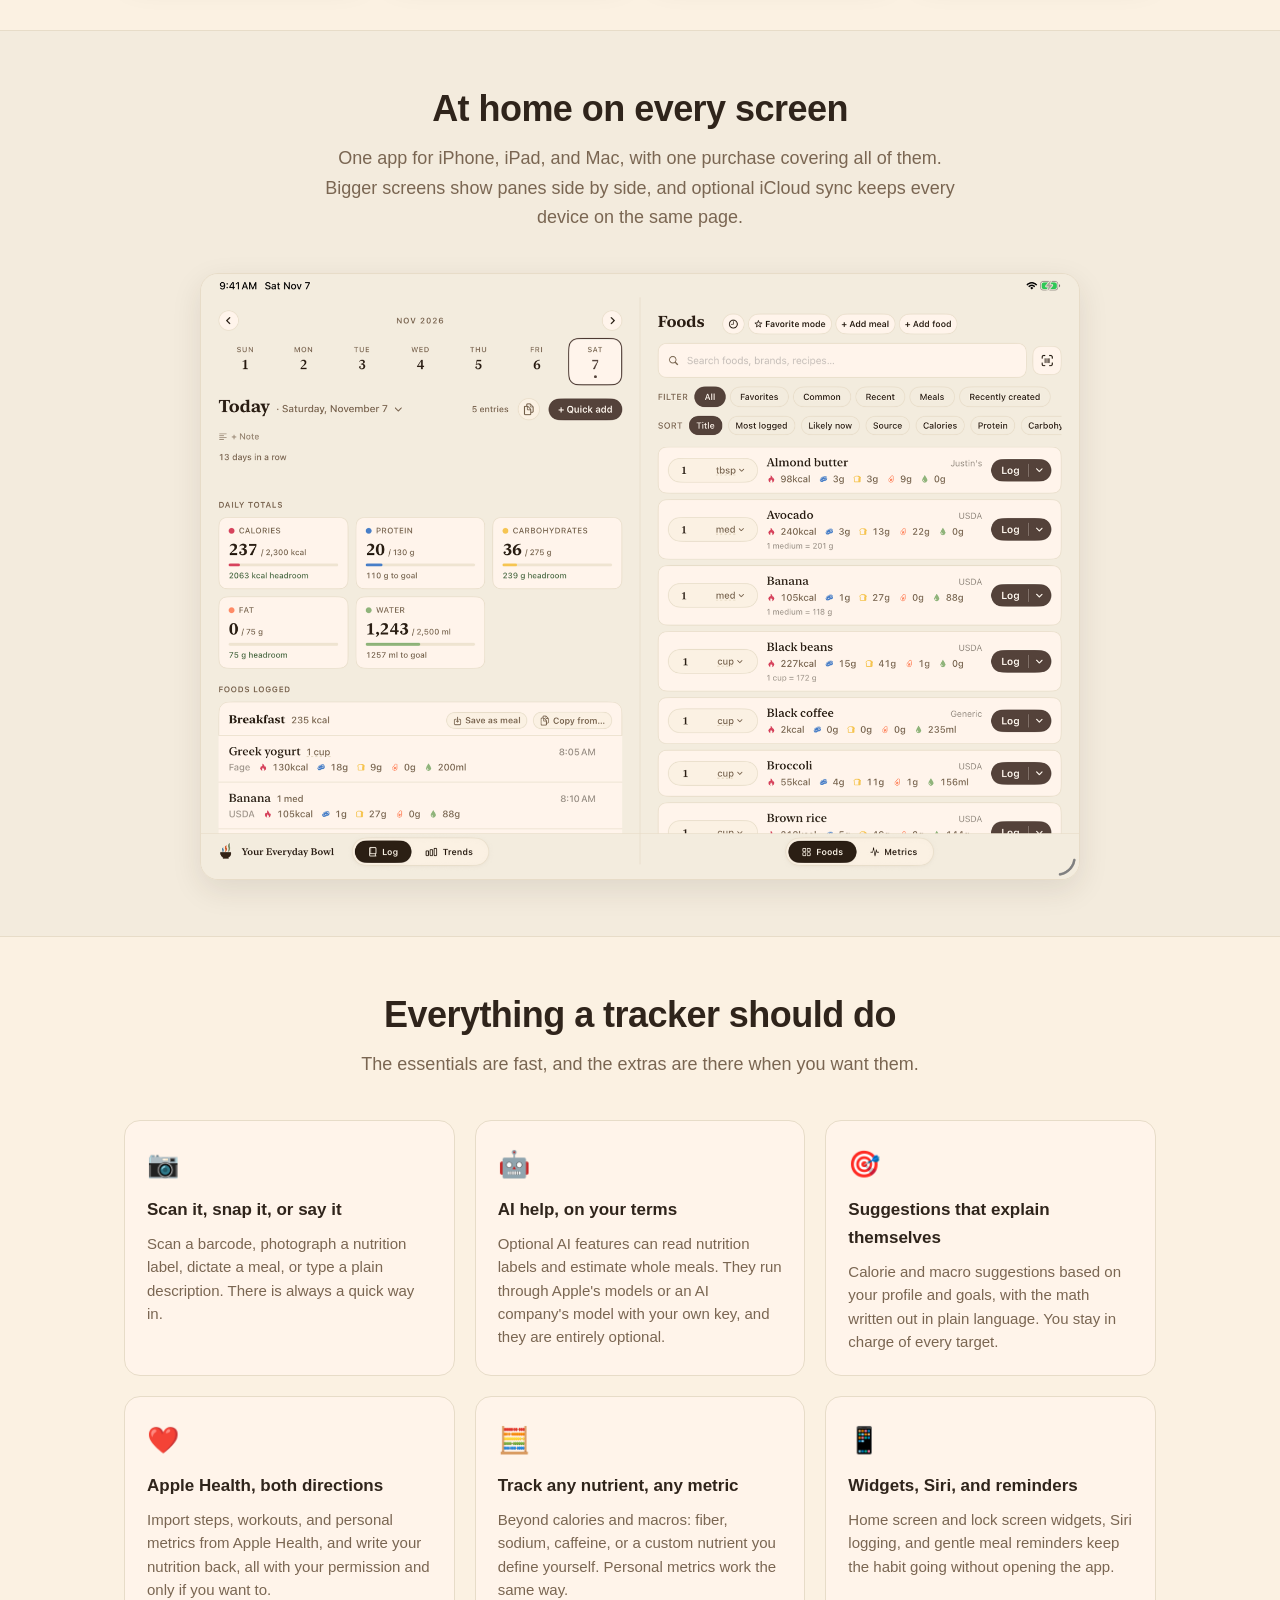
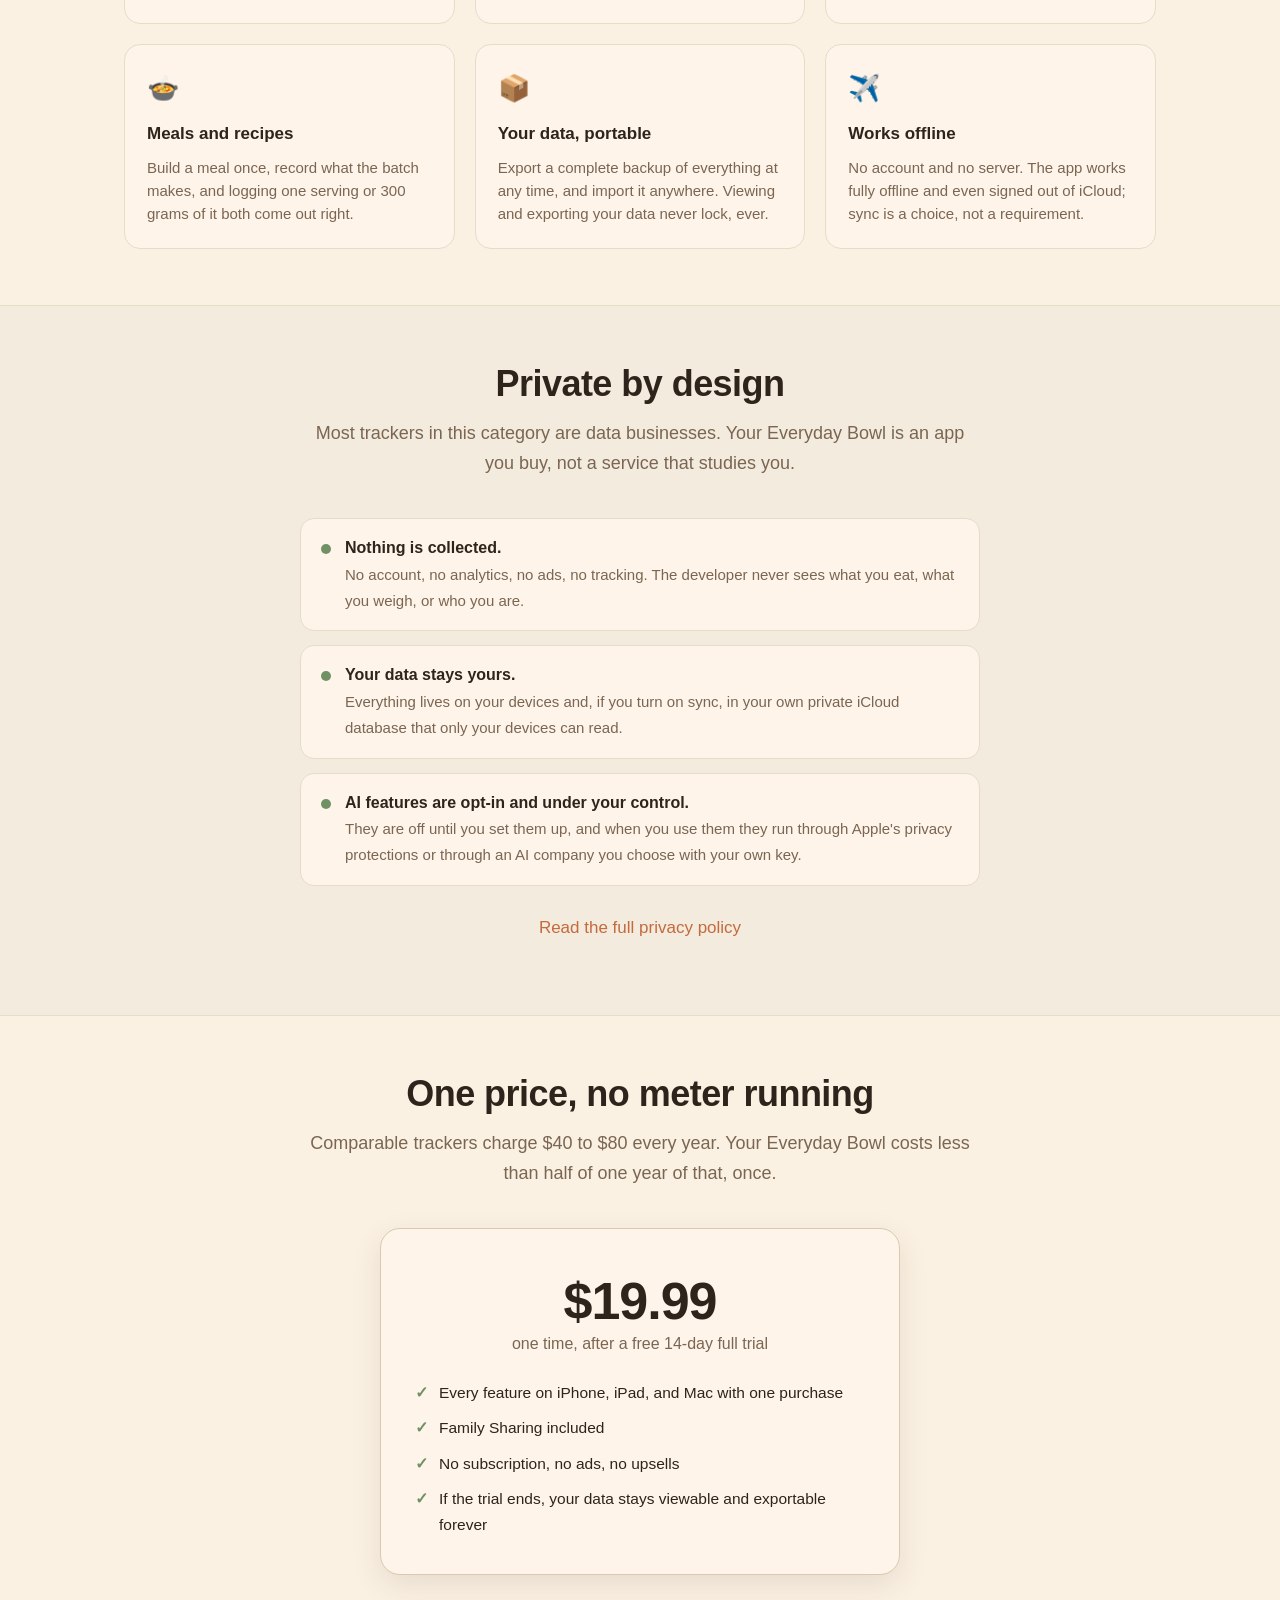
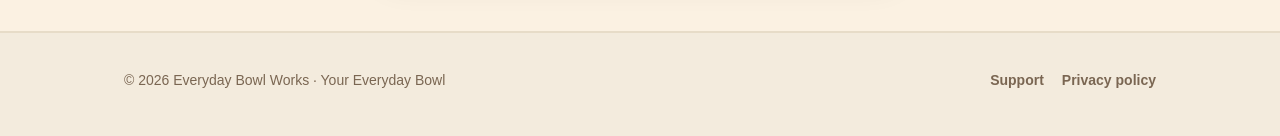
==== commit ae6cf2d6: "Deploy site update Co-Authored-By: Claude Fable 5 <noreply@anthropic.com>" ====
--- a/index.html
+++ b/index.html
@@ -86,7 +86,7 @@
       covering all of them. Bigger screens show panes side by side, and
       optional iCloud sync keeps every device on the same page.</p>
     <img class="wide-shot" src="assets/ipad-dual-pane.png"
-      alt="Your Everyday Bowl on iPad showing the Log and Trends panes side by side">
+      alt="Your Everyday Bowl on an iPad in landscape showing the Log and Foods panes side by side">
   </div>
 </section>
 
--- a/style.css
+++ b/style.css
@@ -12,7 +12,7 @@
   --accent: #55443D;
   --on-accent: #FFF4EA;
   --sage: #6F9163;
-  --blue: #4F6E8F;
+  --terracotta: #C46A3E;
   --shadow: 0 10px 30px rgba(47, 36, 27, 0.10);
 }
 
@@ -28,7 +28,6 @@
     --accent: #C9AE97;
     --on-accent: #1E1712;
     --sage: #8FAF83;
-    --blue: #8FB9D9;
     --shadow: 0 10px 30px rgba(0, 0, 0, 0.45);
   }
 }
@@ -48,7 +47,7 @@
   -webkit-font-smoothing: antialiased;
 }
 
-a { color: var(--blue); text-decoration: none; }
+a { color: var(--terracotta); text-decoration: none; }
 a:hover { text-decoration: underline; }
 
 .wrap {
@@ -128,7 +127,7 @@
 }
 
 .hero h1 .line { display: block; }
-.hero h1 .warm { color: var(--blue); }
+.hero h1 .warm { color: var(--terracotta); }
 
 .hero p.sub {
   max-width: 640px;
